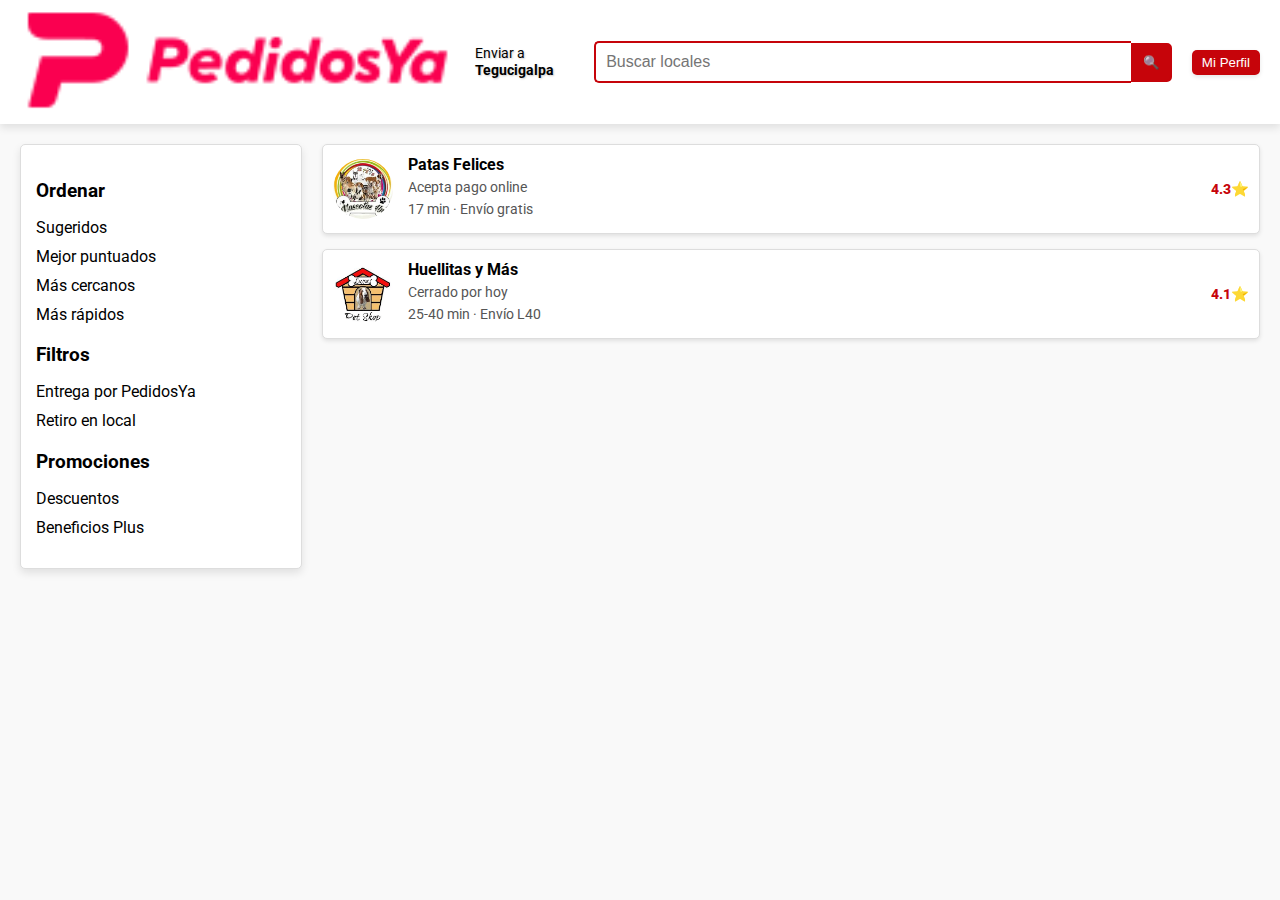
==== pages/Mascotas.html @ 181cf0ad "Add files via upload" ====
<!DOCTYPE html>
<html lang="es">
<head>
    <link rel="preconnect" href="https://fonts.googleapis.com">
<link rel="preconnect" href="https://fonts.gstatic.com" crossorigin>
<link href="https://fonts.googleapis.com/css2?family=Allerta+Stencil&family=Faustina:ital,wght@0,300..800;1,300..800&family=Roboto:ital,wght@0,100;0,300;0,400;0,500;0,700;0,900;1,100;1,300;1,400;1,500;1,700;1,900&display=swap" rel="stylesheet">
    <meta charset="UTF-8">
    <meta name="viewport" content="width=device-width, initial-scale=1.0">
    <title>Página Pedidos</title>
    <link rel="stylesheet" href="styles.css">
    <style>
        body {
            font-family: "Roboto", serif;
            margin: 0;
            padding: 0;
            background-color: #f9f9f9;
        }

        header {
            display: flex;
            justify-content: space-between;
            align-items: center;
            padding: 10px 20px;
            background-color: #fff;
            color: #fff;
            box-shadow: 0 4px 8px rgba(0, 0, 0, 0.1);
            position: sticky;
            top: 0;
            z-index: 1000;
        }
        
        header .logo img {
            height: 100px;
        }
        
        @media screen and (max-width: 768px) {
            .logo {
                display: none;
            }
        }
        
        header .location {
            color: #000000;
            font-size: 0.9em;
            text-shadow: 1px 1px 2px rgba(0, 0, 0, 0.2);
            padding: 20px;
        }
        
        header .location span {
            font-weight: bold;
        }
        
        header .search-bar {
            flex: 1;
            display: flex;
            justify-content: center;
            align-items: center;
            margin: 0 20px;
        }
        
        header .search-bar input {
            width: 90%;
            padding: 10px;
            border: 2px solid #c6040a;
            border-right: none;
            border-radius: 5px 0 0 5px;
            outline: none;
            background-color: #fff;
            color: #333;
            font-size: 1em;
            transition: box-shadow 0.3s ease-in-out;
        }
        
        header .search-bar input:focus {
            box-shadow: 0 0 10px rgba(255, 0, 60, 0.5);
        }
        
        header .search-bar button {
            padding: 10px;
            background-color: #c6040a;
            color: #fff;
            
            border: 2px solid #c6040a;
            border-radius: 0 5px 5px 0;
            cursor: pointer;
            transition: background-color 0.3s ease-in-out, color 0.3s ease-in-out;
        }
        
        header .search-bar button:hover {
            background-color: #fff;
            color: #c6040a;
        }
        
        header .profile button {
            background-color: #c6040a;
            color: #fff;
            border: none;
            padding: 5px 10px;
            border-radius: 5px;
            cursor: pointer;
            box-shadow: 0 2px 4px rgba(0, 0, 0, 0.1);
            transition: transform 0.2s ease-in-out;
        }
        
        header .profile button:hover {
            background-color: #fff;
            color: #c6040a;
            
            transform: scale(1.05);
        }
        

        main {
            display: flex;
            gap: 20px;
            margin: 20px;
        }

        .filters {
            width: 250px;
            background-color: #fff;
            border: 1px solid #ddd;
            border-radius: 5px;
            padding: 15px;
            box-shadow: 0 4px 8px rgba(0, 0, 0, 0.1);
        }

        .filters h3 {
            font-size: 1.2em;
            margin-bottom: 10px;
        }

        .filters ul {
            list-style: none;
            padding: 0;
        }

        .filters ul li {
            margin-bottom: 10px;
        }

        .restaurant-list {
            flex: 1;
        }

        .restaurant {
            background-color: #fff;
            margin-bottom: 15px;
            padding: 10px;
            border: 1px solid #ddd;
            border-radius: 5px;
            display: flex;
            align-items: center;
            gap: 15px;
            box-shadow: 0 2px 4px rgba(0, 0, 0, 0.1);
        }

        .restaurant img {
            width: 60px;
            height: 60px;
            border-radius: 50%;
            object-fit: cover;
        }

        .restaurant .info {
            flex: 1;
        }

        .restaurant .info h4 {
            margin: 0;
            font-size: 1em;
        }

        .restaurant .info p {
            margin: 5px 0;
            font-size: 0.9em;
            color: #555;
        }

        .restaurant .rating {
            font-size: 0.9em;
            font-weight:800;
            color: #c6040a;
        }

        @media screen and (max-width: 768px) {
            .logo {
                display: none;
            }

            main {
                flex-direction: column;
            }

            .filters {
                width: 100%;
                display: none;
                position: relative;
            }

            .filters.show {
                display: block;
            }

            .filters-toggle {
                display:block!important;
                background-color: #c6040a;
                color: #fff;
                padding: 10px;
                text-align: center;
                border-radius: 5px;
                cursor: pointer;
            }
        }

        .filters-toggle {
            display: none;
        }
    </style>
    <script>
        document.addEventListener('DOMContentLoaded', () => {
            const filtersToggle = document.querySelector('.filters-toggle');
            const filters = document.querySelector('.filters');

            filtersToggle.addEventListener('click', () => {
                filters.classList.toggle('show');
            });
        });
    </script>
    
</head>
<body>
    <header>
        <a href="../index.html">
        <div class="logo">
            <img src="../images/descarga.png" alt="PedidosYa logo">
        </div>
    </a>
        <div class="location">
            <p>Enviar a <span><br>Tegucigalpa</span></p>
        </div>
        <div class="search-bar">
            <input type="text" placeholder="Buscar locales">
            <button>🔍</button>
        </div>
        <div class="profile">
            <button>Mi Perfil</button>
        </div>
    </header>

    <main>
        <div class="filters-toggle">Mostrar Filtros</div>
        <aside class="filters">
            <h3>Ordenar</h3>
            <ul>
                <li>Sugeridos</li>
                <li>Mejor puntuados</li>
                <li>Más cercanos</li>
                <li>Más rápidos</li>
            </ul>

            <h3>Filtros</h3>
            <ul>
                <li>Entrega por PedidosYa</li>
                <li>Retiro en local</li>
            </ul>

            <h3>Promociones</h3>
            <ul>
                <li>Descuentos</li>
                <li>Beneficios Plus</li>
            </ul>
        </aside>


        <section class="restaurant-list">
            <div class="restaurant">
                <img src="images/mas1.jpg" alt="Alitas Miraflores">
                <div class="info">
                    <h4>Patas Felices</h4>
                    <p>Acepta pago online</p>
                    <p>17 min · Envío gratis</p>
                </div>
                <div class="rating">4.3⭐</div>
            </div>

            <div class="restaurant">
                <img src="images/mas2.jpg" alt="El Pinche">
                <div class="info">
                    <h4>Huellitas y Más</h4>
                    <p>Cerrado por hoy</p>
                    <p>25-40 min · Envío L40</p>
                </div>
                <div class="rating">4.1⭐</div>
            </div>
        </section>
    </main>
</body>
</html>
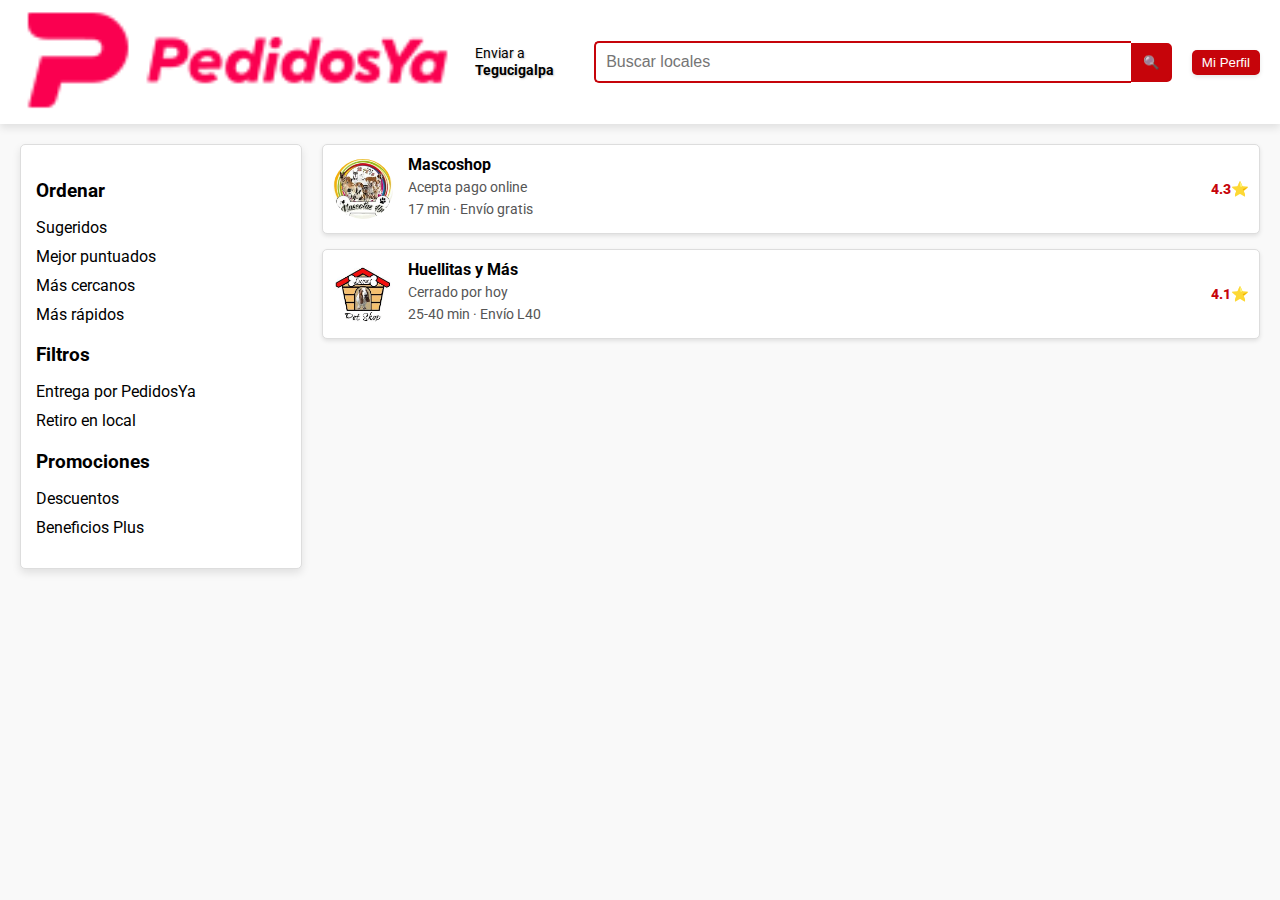
==== commit c1cdb4bd: "Add files via upload" ====
--- a/pages/Mascotas.html
+++ b/pages/Mascotas.html
@@ -277,7 +277,7 @@
             <div class="restaurant">
                 <img src="images/mas1.jpg" alt="Alitas Miraflores">
                 <div class="info">
-                    <h4>Patas Felices</h4>
+                    <h4>Mascoshop</h4>
                     <p>Acepta pago online</p>
                     <p>17 min · Envío gratis</p>
                 </div>
